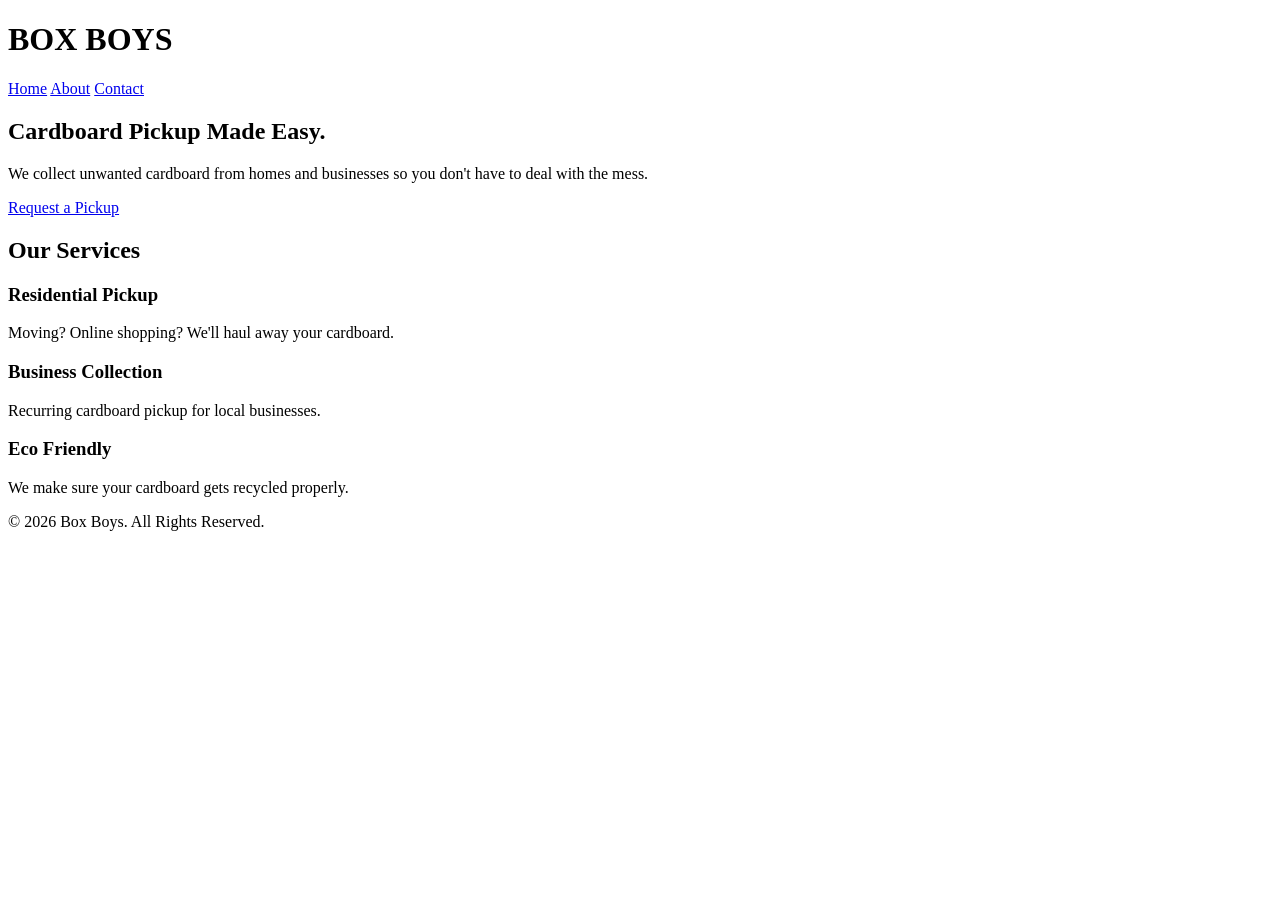
==== index.html @ f999cc9c "Create index.html" ====
<!DOCTYPE html>
<html lang="en">
<head>
    <meta charset="UTF-8">
    <title>Box Boys | Cardboard Collection</title>
    <meta name="viewport" content="width=device-width, initial-scale=1.0">

    <link rel="stylesheet" href="style.css">
</head>

<body>

    <header>
        <div class="container">

            <h1 class="logo">BOX BOYS</h1>

            <nav>
                <a href="index.html">Home</a>
                <a href="about.html">About</a>
                <a href="contact.html">Contact</a>
            </nav>

        </div>
    </header>


    <section class="hero">

        <div class="container">

            <h2>Cardboard Pickup Made Easy.</h2>

            <p>
                We collect unwanted cardboard from homes and businesses so you
                don't have to deal with the mess.
            </p>

            <a href="contact.html" class="button">
                Request a Pickup
            </a>

        </div>

    </section>


    <section class="services">

        <div class="container">

            <h2>Our Services</h2>

            <div class="cards">

                <div class="card">
                    <h3>Residential Pickup</h3>
                    <p>Moving? Online shopping? We'll haul away your cardboard.</p>
                </div>

                <div class="card">
                    <h3>Business Collection</h3>
                    <p>Recurring cardboard pickup for local businesses.</p>
                </div>

                <div class="card">
                    <h3>Eco Friendly</h3>
                    <p>We make sure your cardboard gets recycled properly.</p>
                </div>

            </div>

        </div>

    </section>


    <footer>

        <div class="container">

            <p>© 2026 Box Boys. All Rights Reserved.</p>

        </div>

    </footer>

</body>
</html>
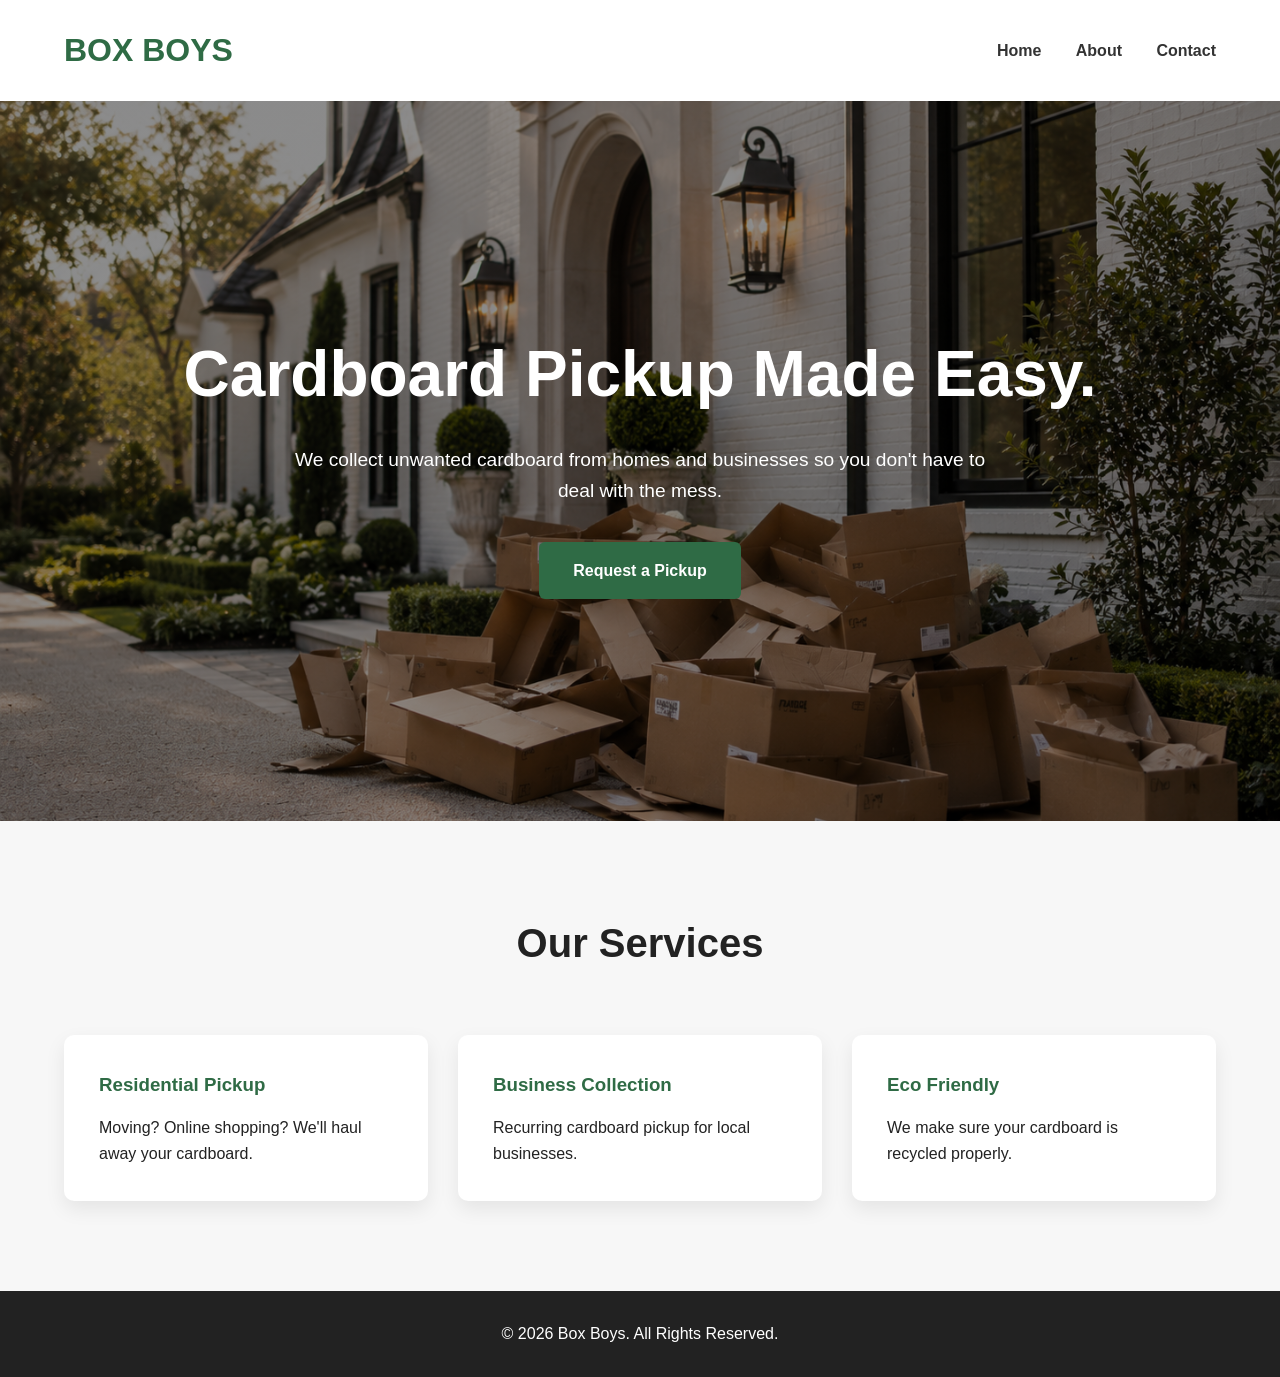
==== commit 38949660: "Update index.html" ====
--- a/index.html
+++ b/index.html
@@ -65,7 +65,7 @@
 
                 <div class="card">
                     <h3>Eco Friendly</h3>
-                    <p>We make sure your cardboard gets recycled properly.</p>
+                    <p>We make sure your cardboard is recycled properly.</p>
                 </div>
 
             </div>
--- a/style.css
+++ b/style.css
@@ -0,0 +1,235 @@
+/* ===== GENERAL ===== */
+
+*{
+    margin:0;
+    padding:0;
+    box-sizing:border-box;
+}
+
+body{
+    font-family:Arial, Helvetica, sans-serif;
+    background:#f7f7f7;
+    color:#222;
+    line-height:1.6;
+}
+
+.container{
+    width:90%;
+    max-width:1200px;
+    margin:auto;
+}
+
+/* ===== HEADER ===== */
+
+header{
+    background:white;
+    box-shadow:0 2px 8px rgba(0,0,0,.08);
+}
+
+header .container{
+    display:flex;
+    justify-content:space-between;
+    align-items:center;
+    padding:25px 0;
+}
+
+.logo{
+    font-size:2rem;
+    font-weight:bold;
+    color:#2f6b45;
+}
+
+nav a{
+    text-decoration:none;
+    color:#333;
+    margin-left:30px;
+    font-weight:bold;
+    transition:.3s;
+}
+
+nav a:hover{
+    color:#2f6b45;
+}
+
+/* ===== HERO ===== */
+
+.hero{
+    height:80vh;
+    display:flex;
+    align-items:center;
+    text-align:center;
+    background:
+        linear-gradient(rgba(0,0,0,.45), rgba(0,0,0,.45)),
+        url("boxboys3.png");
+    background-size:cover;
+    background-position:center;
+    background-repeat:no-repeat;
+    color:white;
+}
+
+.hero h2{
+    font-size:4rem;
+    margin-bottom:20px;
+}
+
+.hero p{
+    font-size:1.2rem;
+    max-width:700px;
+    margin:auto;
+    margin-bottom:35px;
+}
+
+/* ===== BUTTON ===== */
+
+.button{
+    display:inline-block;
+    padding:16px 34px;
+    background:#2f6b45;
+    color:white;
+    text-decoration:none;
+    border-radius:6px;
+    font-weight:bold;
+    transition:.3s;
+}
+
+.button:hover{
+    background:#245338;
+}
+
+/* ===== SERVICES ===== */
+
+.services{
+    padding:90px 0;
+}
+
+.services h2{
+    text-align:center;
+    margin-bottom:60px;
+    font-size:2.5rem;
+}
+
+.cards{
+    display:grid;
+    grid-template-columns:repeat(3,1fr);
+    gap:30px;
+}
+
+.card{
+    background:white;
+    padding:35px;
+    border-radius:10px;
+    box-shadow:0 8px 20px rgba(0,0,0,.08);
+}
+
+.card h3{
+    margin-bottom:15px;
+    color:#2f6b45;
+}
+
+/* ===== FOOTER ===== */
+
+footer{
+    background:#222;
+    color:white;
+    text-align:center;
+    padding:30px 0;
+}
+
+/* ===== MOBILE ===== */
+
+@media(max-width:900px){
+
+.cards{
+    grid-template-columns:1fr;
+}
+
+.hero h2{
+    font-size:2.6rem;
+}
+
+header .container{
+    flex-direction:column;
+}
+
+nav{
+    margin-top:20px;
+}
+
+nav a{
+    margin:0 12px;
+}
+
+}
+
+/* ===== ABOUT PAGE ===== */
+
+.about-page{
+    padding:100px 0;
+    background:white;
+}
+
+.about-page .container{
+    max-width:850px;
+}
+
+.about-page h2{
+    font-size:3rem;
+    margin-bottom:30px;
+    color:#2f6b45;
+}
+
+.about-page p{
+    font-size:1.1rem;
+    margin-bottom:22px;
+}
+
+.about-page .button{
+    margin-top:15px;
+}
+
+/* ===== CONTACT PAGE ===== */
+
+.contact-page{
+    padding:100px 0;
+}
+
+.contact-page .container{
+    max-width:700px;
+}
+
+.contact-page h2{
+    font-size:3rem;
+    color:#2f6b45;
+    margin-bottom:20px;
+}
+
+.contact-page p{
+    margin-bottom:35px;
+    font-size:1.1rem;
+}
+
+form{
+    display:flex;
+    flex-direction:column;
+    gap:20px;
+}
+
+input,
+textarea{
+    width:100%;
+    padding:16px;
+    font-size:1rem;
+    border:1px solid #ccc;
+    border-radius:6px;
+    font-family:inherit;
+}
+
+textarea{
+    resize:vertical;
+}
+
+button{
+    border:none;
+    cursor:pointer;
+    font-size:1rem;
+}
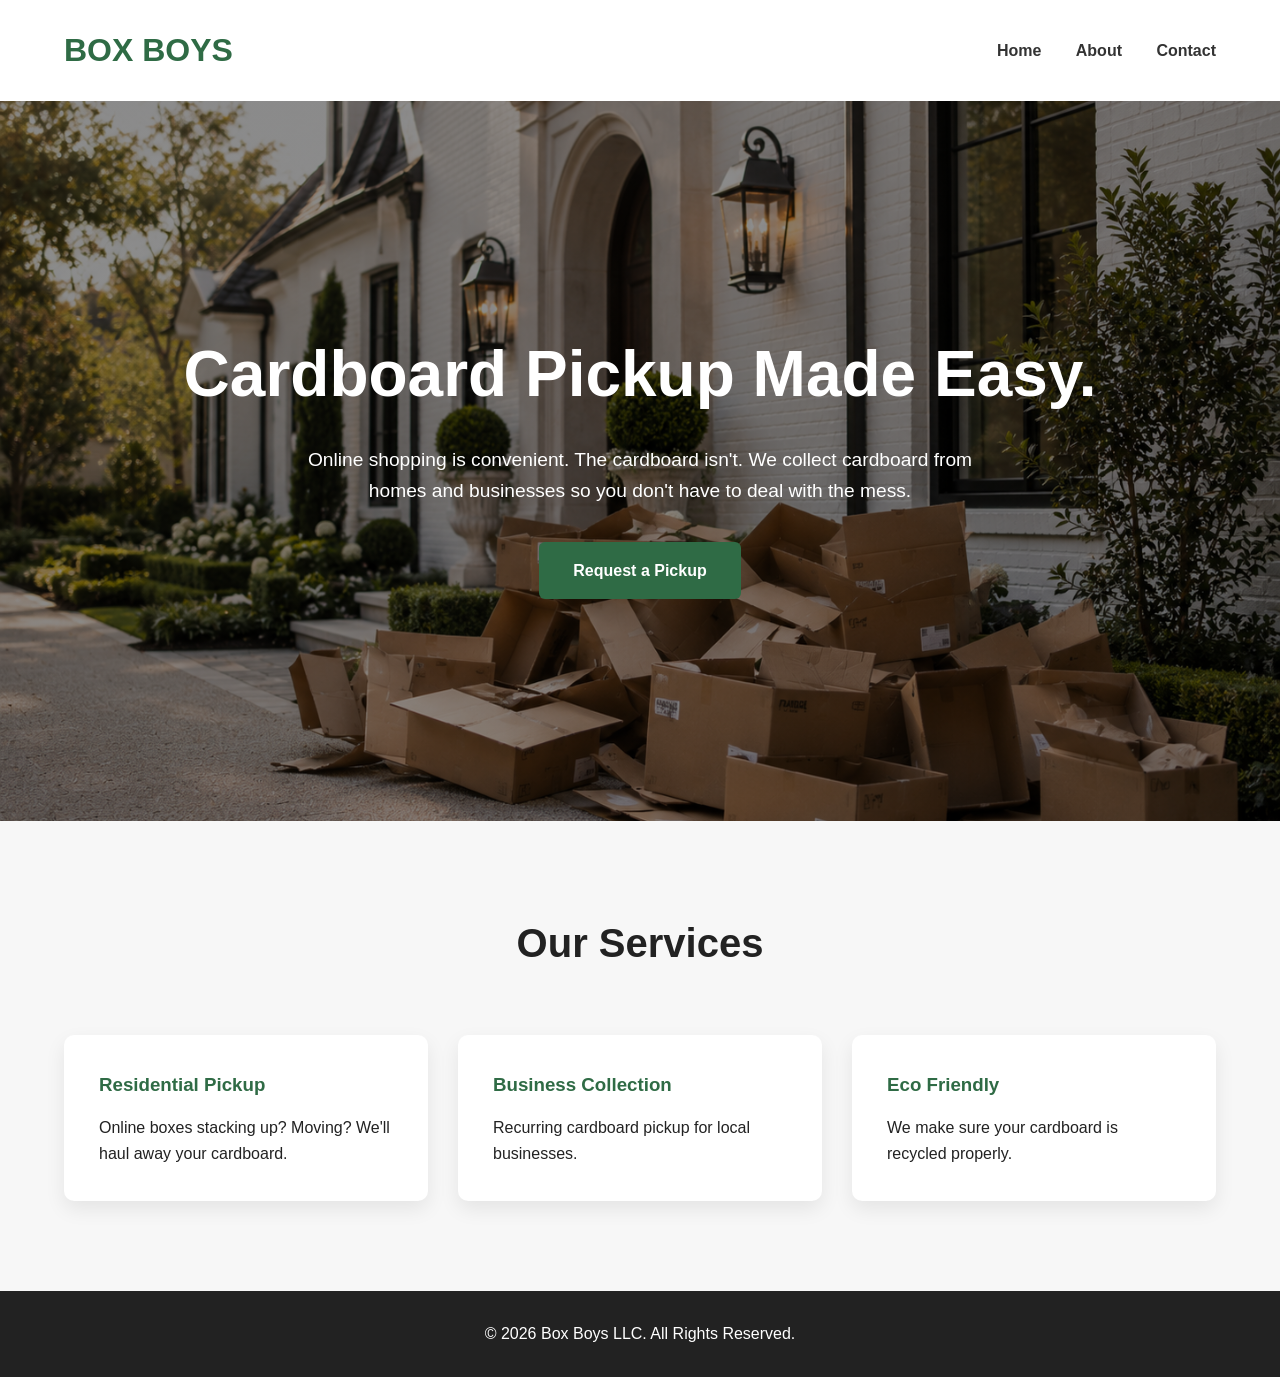
==== commit 8cdd119e: "Update index.html" ====
--- a/index.html
+++ b/index.html
@@ -32,7 +32,7 @@
             <h2>Cardboard Pickup Made Easy.</h2>
 
             <p>
-                We collect unwanted cardboard from homes and businesses so you
+                Online shopping is convenient. The cardboard isn't. We collect cardboard from homes and businesses so you
                 don't have to deal with the mess.
             </p>
 
@@ -55,7 +55,7 @@
 
                 <div class="card">
                     <h3>Residential Pickup</h3>
-                    <p>Moving? Online shopping? We'll haul away your cardboard.</p>
+                    <p>Online boxes stacking up? Moving? We'll haul away your cardboard.</p>
                 </div>
 
                 <div class="card">
@@ -79,7 +79,7 @@
 
         <div class="container">
 
-            <p>© 2026 Box Boys. All Rights Reserved.</p>
+            <p>© 2026 Box Boys LLC. All Rights Reserved.</p>
 
         </div>
 
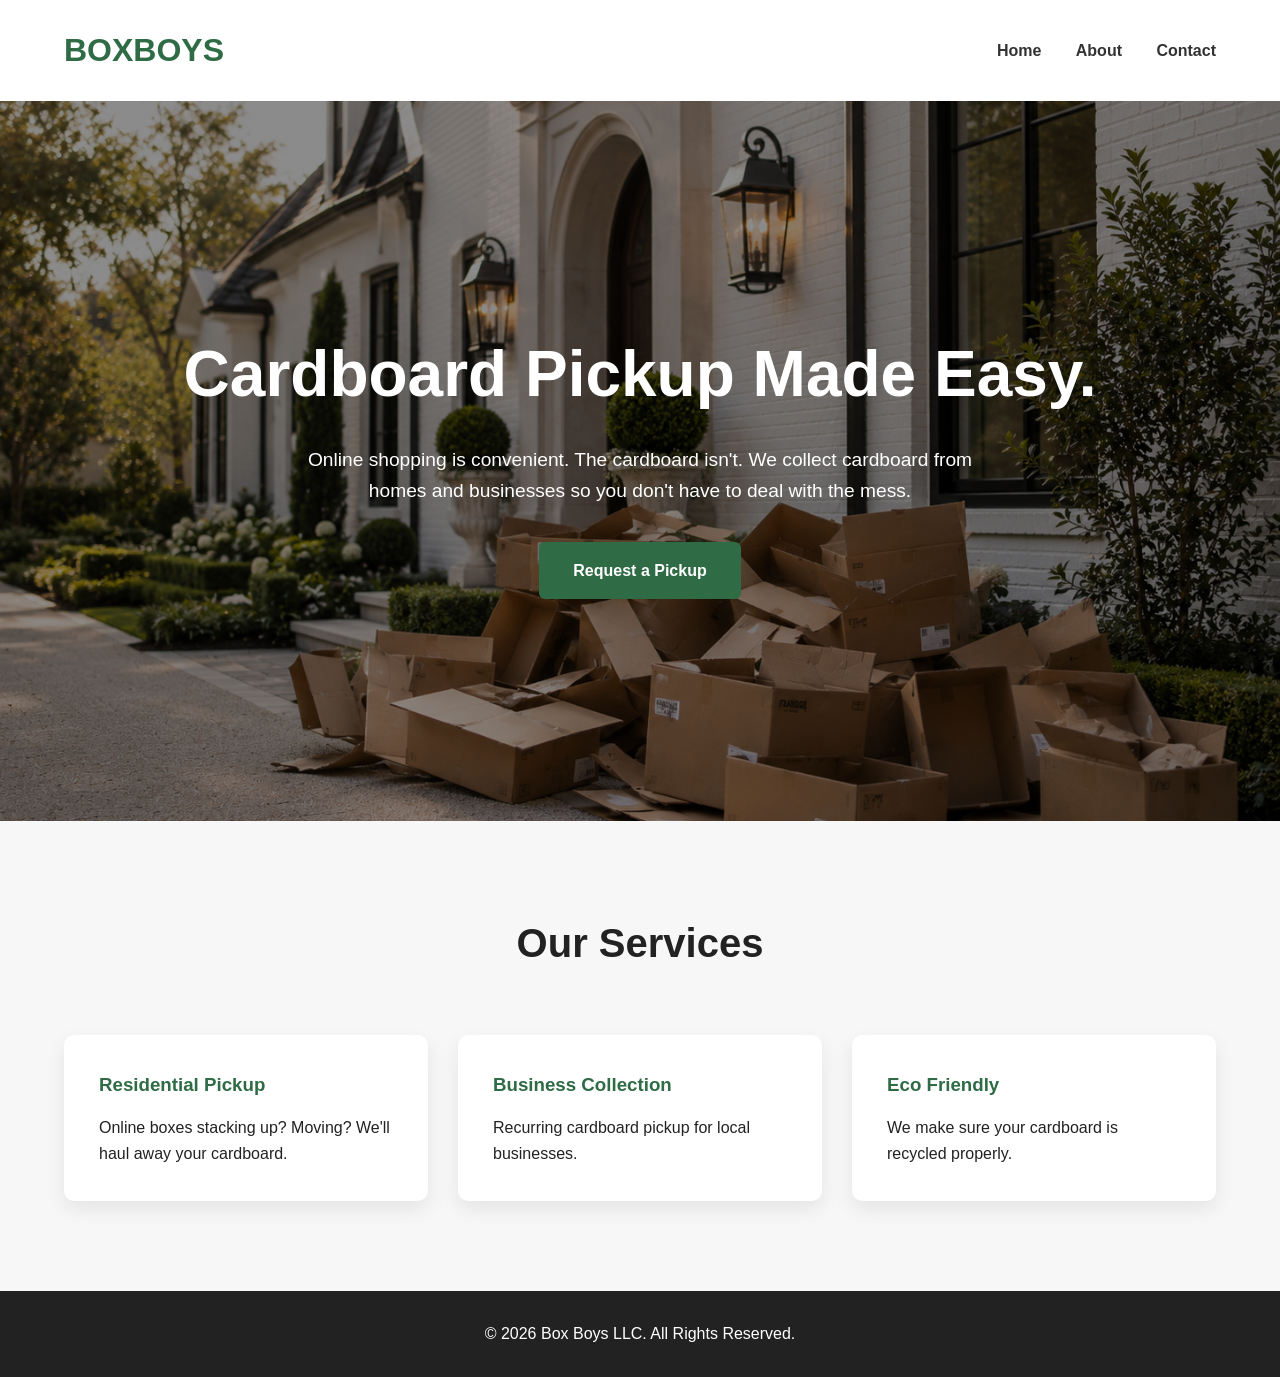
==== commit 4d0a3bdc: "Update index.html" ====
--- a/index.html
+++ b/index.html
@@ -2,7 +2,7 @@
 <html lang="en">
 <head>
     <meta charset="UTF-8">
-    <title>Box Boys | Cardboard Collection</title>
+    <title>BoxBoys | Cardboard Collection</title>
     <meta name="viewport" content="width=device-width, initial-scale=1.0">
 
     <link rel="stylesheet" href="style.css">
@@ -13,7 +13,7 @@
     <header>
         <div class="container">
 
-            <h1 class="logo">BOX BOYS</h1>
+            <h1 class="logo">BOXBOYS</h1>
 
             <nav>
                 <a href="index.html">Home</a>
